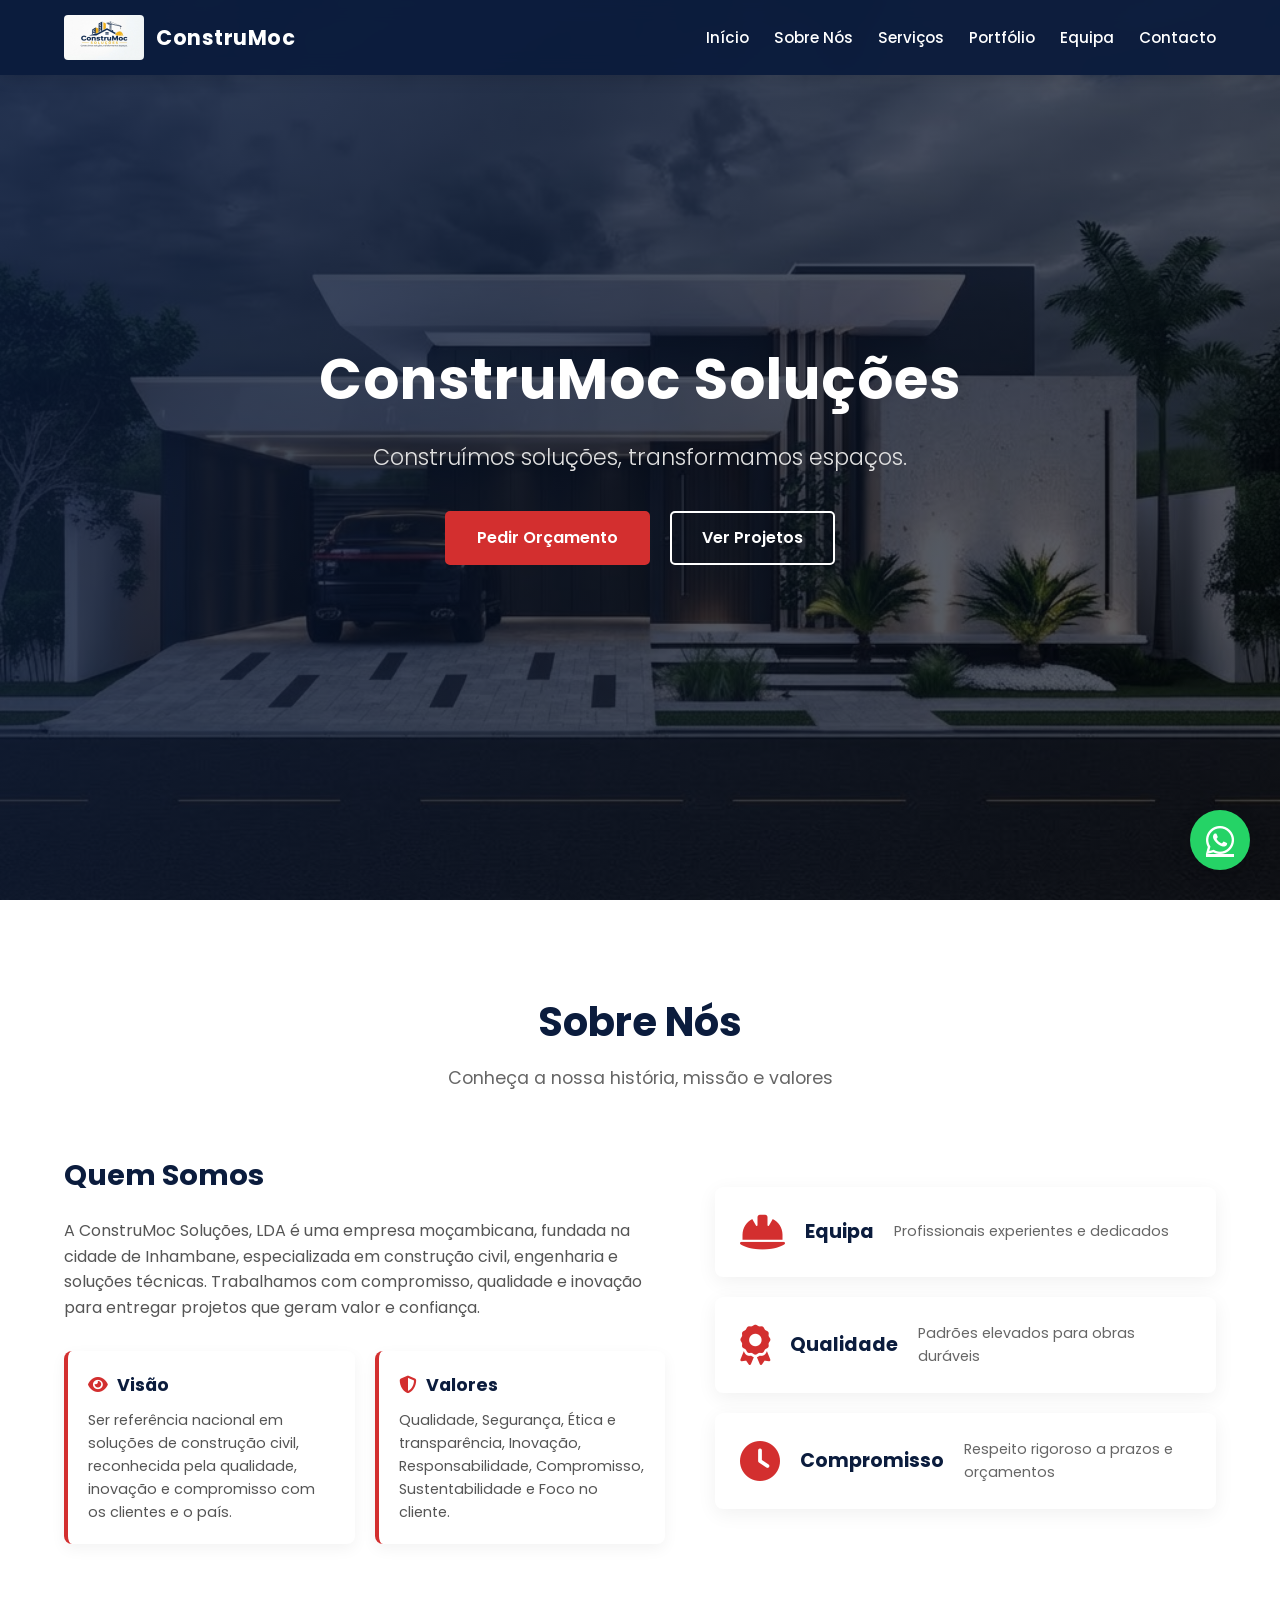
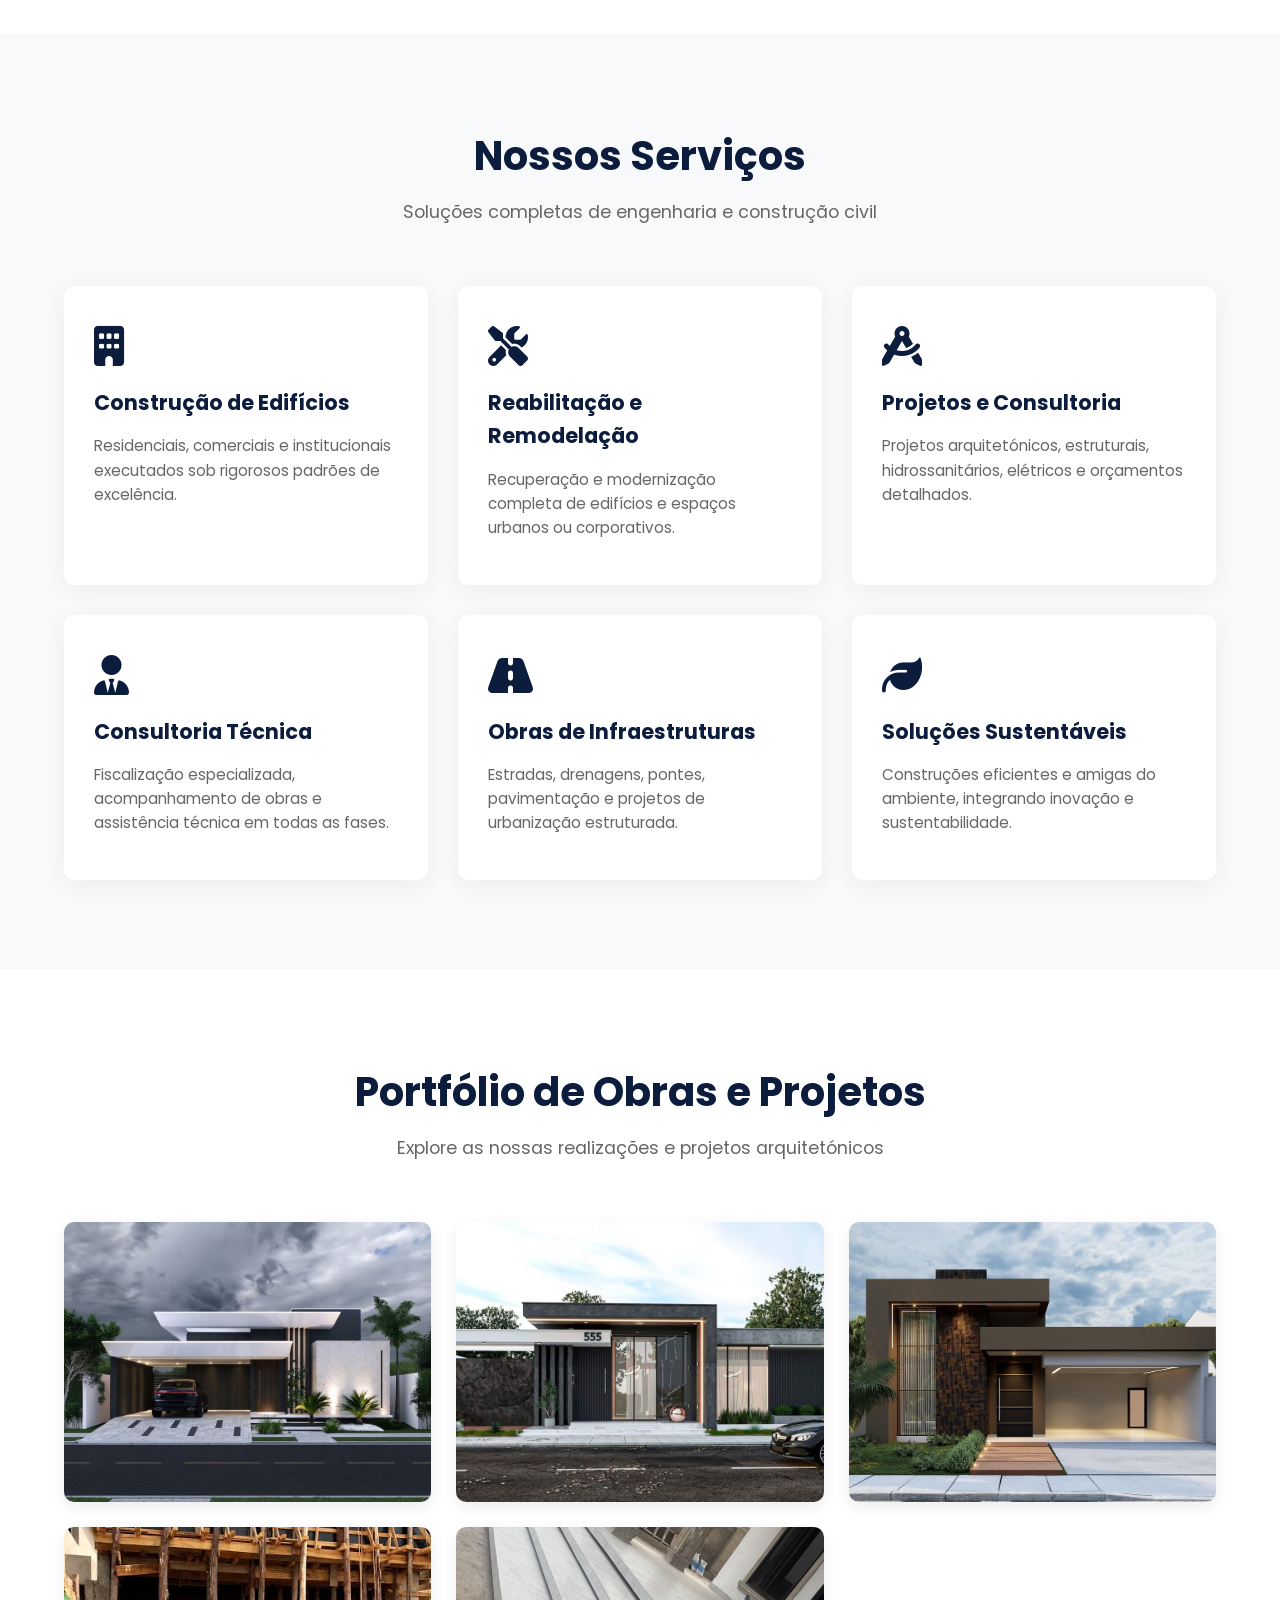
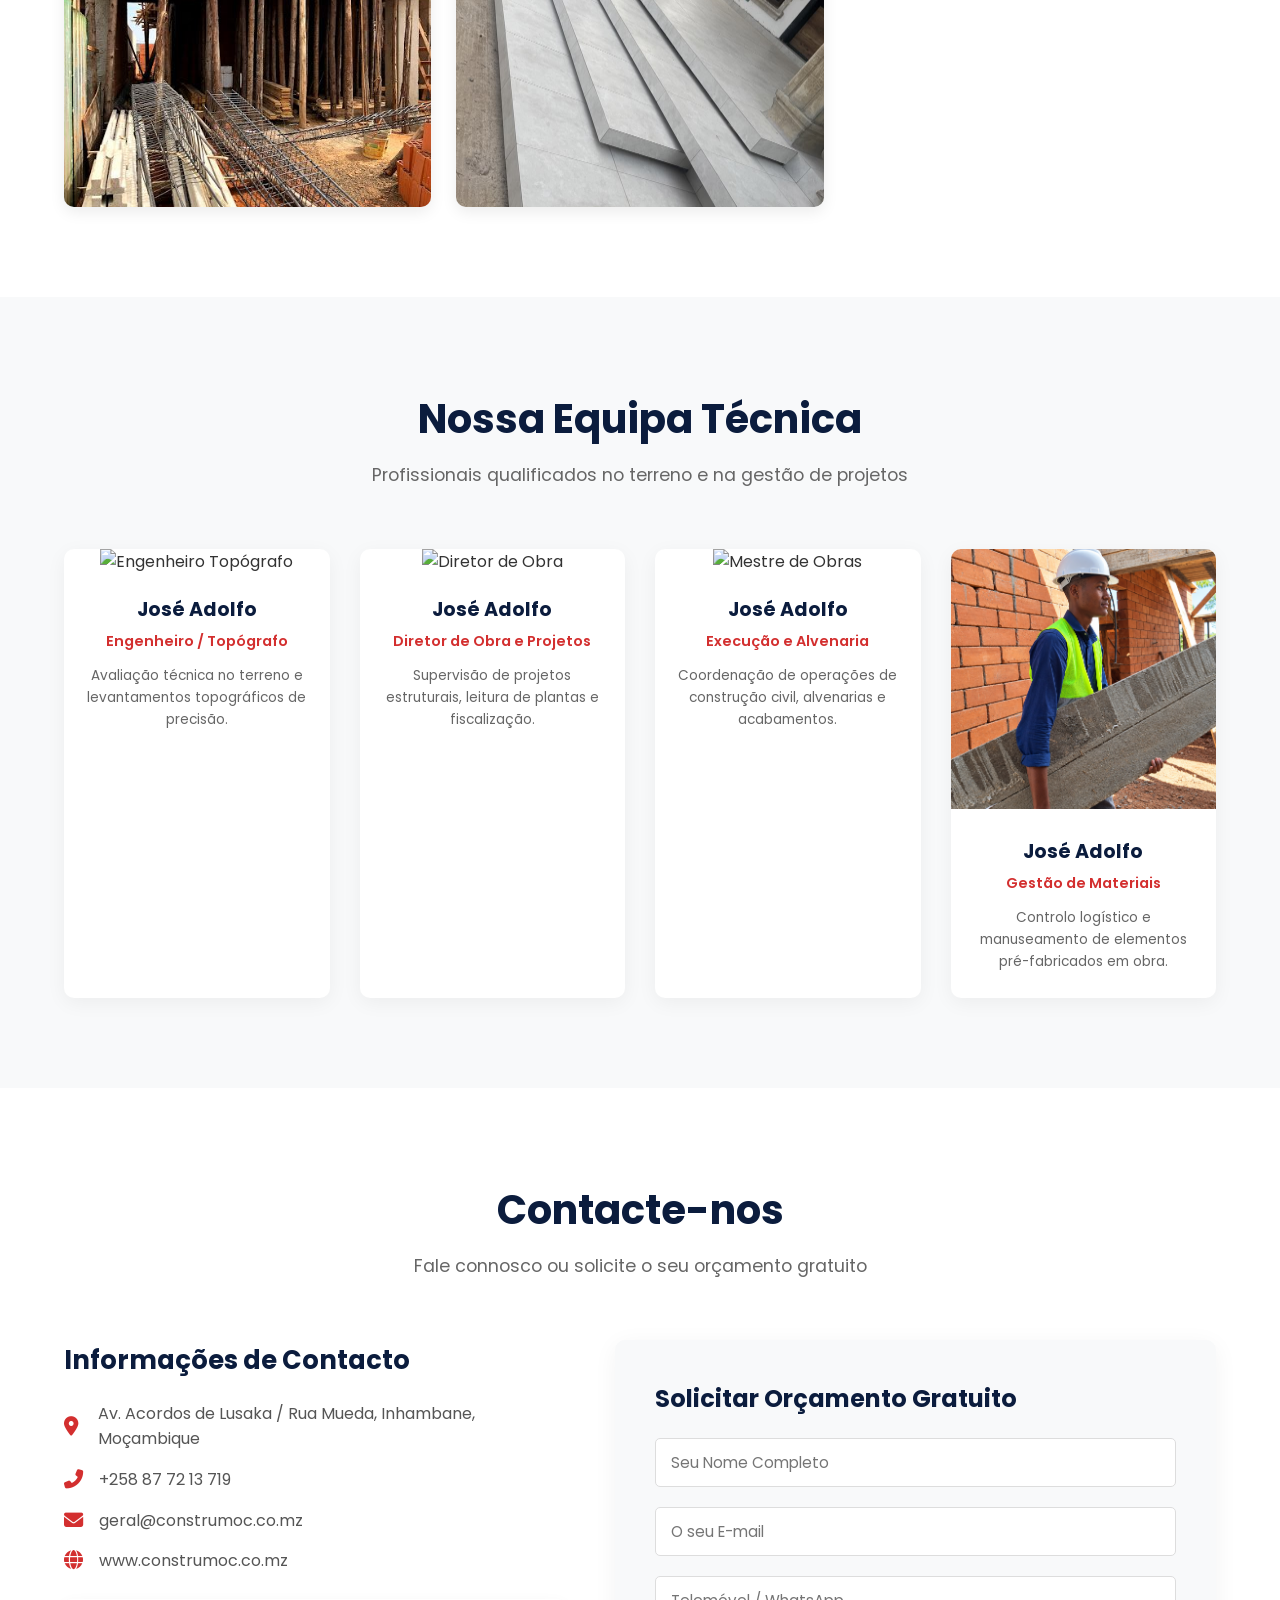
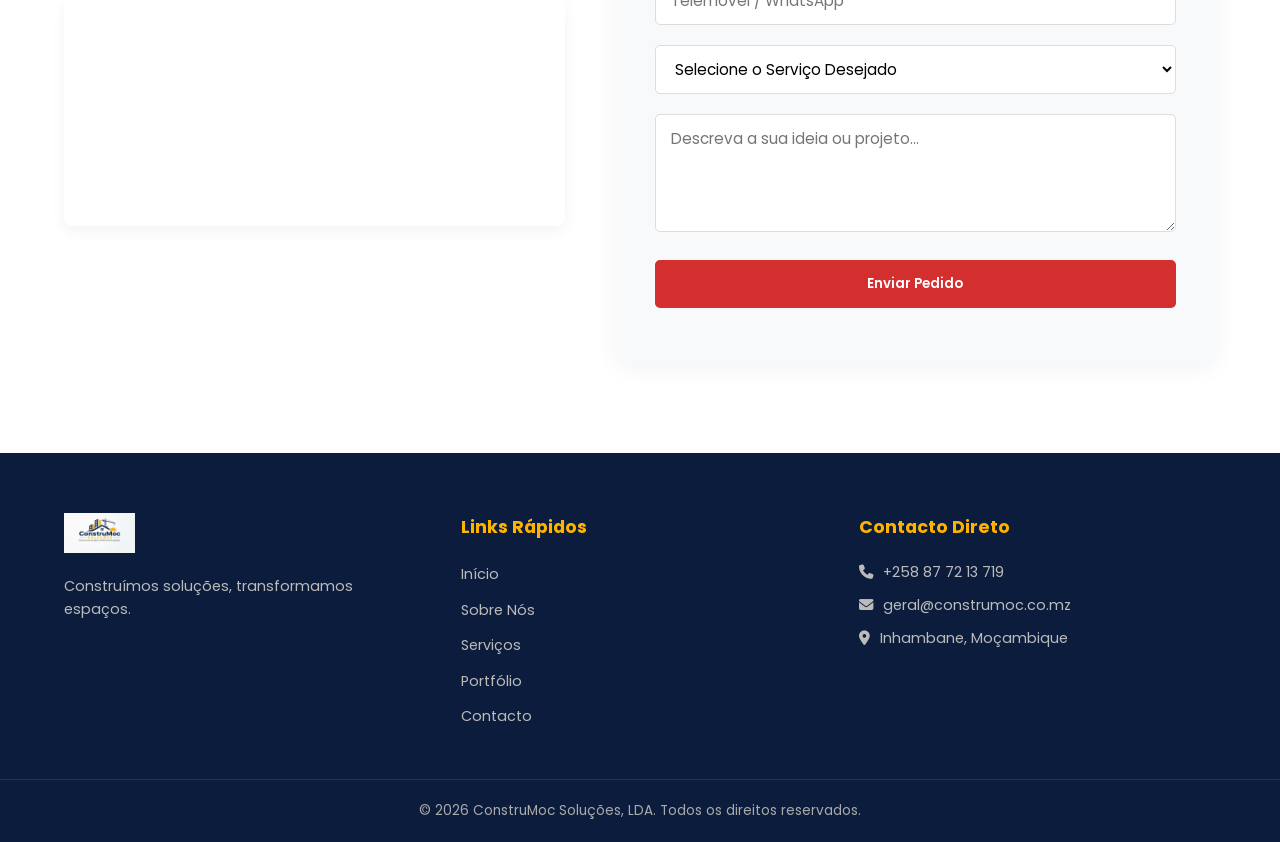
==== index.html @ 60807ae2 "Add files via upload" ====
<!DOCTYPE html>
<html lang="pt">
<head>
    <meta charset="UTF-8">
    <meta name="viewport" content="width=device-width, initial-scale=1.0">
    <title>ConstruMoc Soluções | Engenharia e Construção Civil</title>
    <!-- Google Fonts - Poppins -->
    <link href="https://fonts.googleapis.com/css2?family=Poppins:wght@300;400;500;600;700&display=swap" rel="stylesheet">
    <!-- Font Awesome Icons -->
    <link rel="stylesheet" href="https://cdnjs.cloudflare.com/ajax/libs/font-awesome/6.4.0/css/all.min.css">
    <!-- Folha de Estilos -->
    <link rel="stylesheet" href="style.css">
</head>
<body>

    <!-- Header / Menu Fixo -->
    <header id="header">
        <div class="container navbar">
            <a href="#" class="logo-container">
                <img src="logo.jpg" alt="Logotipo ConstruMoc Soluções">
                <span>ConstruMoc</span>
            </a>
            <nav>
                <ul class="nav-links" id="navLinks">
                    <li><a href="#home">Início</a></li>
                    <li><a href="#sobre">Sobre Nós</a></li>
                    <li><a href="#servicos">Serviços</a></li>
                    <li><a href="#portfolio">Portfólio</a></li>
                    <li><a href="#equipa">Equipa</a></li>
                    <li><a href="#contacto">Contacto</a></li>
                </ul>
            </nav>
            <div class="menu-toggle" id="menuToggle">
                <i class="fas fa-bars"></i>
            </div>
        </div>
    </header>

    <!-- Secção Hero -->
    <section id="home" class="hero" style="background-image: url('6a2827a0-0530-42a1-9478-71f82bd999b0ertyuilk.jpg');">
        <div class="hero-overlay"></div>
        <div class="container hero-content">
            <h1>ConstruMoc Soluções</h1>
            <p class="slogan">Construímos soluções, transformamos espaços.</p>
            <div class="hero-btns">
                <a href="#contacto" class="btn btn-primary">Pedir Orçamento</a>
                <a href="#portfolio" class="btn btn-outline">Ver Projetos</a>
            </div>
        </div>
    </section>

    <!-- Sobre Nós -->
    <section id="sobre" class="section">
        <div class="container">
            <div class="section-title">
                <h2>Sobre Nós</h2>
                <p>Conheça a nossa história, missão e valores</p>
            </div>
            <div class="sobre-grid">
                <div class="sobre-texto">
                    <h3>Quem Somos</h3>
                    <p>A ConstruMoc Soluções, LDA é uma empresa moçambicana, fundada na cidade de Inhambane, especializada em construção civil, engenharia e soluções técnicas. Trabalhamos com compromisso, qualidade e inovação para entregar projetos que geram valor e confiança.</p>
                    
                    <div class="missao-visao">
                        <div class="mv-box">
                            <h4><i class="fas fa-eye"></i> Visão</h4>
                            <p>Ser referência nacional em soluções de construção civil, reconhecida pela qualidade, inovação e compromisso com os clientes e o país.</p>
                        </div>
                        <div class="mv-box">
                            <h4><i class="fas fa-shield-alt"></i> Valores</h4>
                            <p>Qualidade, Segurança, Ética e transparência, Inovação, Responsabilidade, Compromisso, Sustentabilidade e Foco no cliente.</p>
                        </div>
                    </div>
                </div>
                <div class="sobre-stats">
                    <div class="stat-card">
                        <i class="fas fa-hard-hat"></i>
                        <h3>Equipa</h3>
                        <p>Profissionais experientes e dedicados</p>
                    </div>
                    <div class="stat-card">
                        <i class="fas fa-award"></i>
                        <h3>Qualidade</h3>
                        <p>Padrões elevados para obras duráveis</p>
                    </div>
                    <div class="stat-card">
                        <i class="fas fa-clock"></i>
                        <h3>Compromisso</h3>
                        <p>Respeito rigoroso a prazos e orçamentos</p>
                    </div>
                </div>
            </div>
        </div>
    </section>

    <!-- Serviços -->
    <section id="servicos" class="section bg-light">
        <div class="container">
            <div class="section-title">
                <h2>Nossos Serviços</h2>
                <p>Soluções completas de engenharia e construção civil</p>
            </div>
            <div class="services-grid">
                <div class="service-card">
                    <i class="fas fa-building"></i>
                    <h3>Construção de Edifícios</h3>
                    <p>Residenciais, comerciais e institucionais executados sob rigorosos padrões de excelência.</p>
                </div>
                <div class="service-card">
                    <i class="fas fa-tools"></i>
                    <h3>Reabilitação e Remodelação</h3>
                    <p>Recuperação e modernização completa de edifícios e espaços urbanos ou corporativos.</p>
                </div>
                <div class="service-card">
                    <i class="fas fa-drafting-compass"></i>
                    <h3>Projetos e Consultoria</h3>
                    <p>Projetos arquitetónicos, estruturais, hidrossanitários, elétricos e orçamentos detalhados.</p>
                </div>
                <div class="service-card">
                    <i class="fas fa-user-tie"></i>
                    <h3>Consultoria Técnica</h3>
                    <p>Fiscalização especializada, acompanhamento de obras e assistência técnica em todas as fases.</p>
                </div>
                <div class="service-card">
                    <i class="fas fa-road"></i>
                    <h3>Obras de Infraestruturas</h3>
                    <p>Estradas, drenagens, pontes, pavimentação e projetos de urbanização estruturada.</p>
                </div>
                <div class="service-card">
                    <i class="fas fa-leaf"></i>
                    <h3>Soluções Sustentáveis</h3>
                    <p>Construções eficientes e amigas do ambiente, integrando inovação e sustentabilidade.</p>
                </div>
            </div>
        </div>
    </section>

    <!-- Portfólio -->
    <section id="portfolio" class="section">
        <div class="container">
            <div class="section-title">
                <h2>Portfólio de Obras e Projetos</h2>
                <p>Explore as nossas realizações e projetos arquitetónicos</p>
            </div>
            <div class="portfolio-grid">
                <div class="portfolio-item" onclick="openLightbox('6a2827a0-0530-42a1-9478-71f82bd999b0ertyuilk.jpg', 'Projeto Residencial Moderno', 'Modelação e design exterior de habitação de alto padrão.')">
                    <img src="6a2827a0-0530-42a1-9478-71f82bd999b0ertyuilk.jpg" alt="Projeto Residencial">
                    <div class="portfolio-info">
                        <h3>Projeto Residencial Moderno</h3>
                        <p>Design exterior de alta qualidade</p>
                    </div>
                </div>
                <div class="portfolio-item" onclick="openLightbox('21f8f95c6c29d58d5dcc28aaf0ab7ebf.jpg', 'Moradia Executiva', 'Fachada e acabamentos contemporâneos.')">
                    <img src="21f8f95c6c29d58d5dcc28aaf0ab7ebf.jpg" alt="Moradia Executiva">
                    <div class="portfolio-info">
                        <h3>Moradia Executiva</h3>
                        <p>Arquitetura contemporânea</p>
                    </div>
                </div>
                <div class="portfolio-item" onclick="openLightbox('85de21ce68f307643006e40af0db04f9.jpg', 'Design Arquitetónico', 'Estudo volumétrico e iluminação integrada.')">
                    <img src="85de21ce68f307643006e40af0db04f9.jpg" alt="Design Arquitetónico">
                    <div class="portfolio-info">
                        <h3>Design Arquitetónico</h3>
                        <p>Volume e iluminação sofisticada</p>
                    </div>
                </div>
                <div class="portfolio-item" onclick="openLightbox('5b8134469d379d8c0f73c9bab7c85e79.jpg', 'Execução Estrutural', 'Estrutura em betão armado e cofragens em obra.')">
                    <img src="5b8134469d379d8c0f73c9bab7c85e79.jpg" alt="Execução Estrutural">
                    <div class="portfolio-info">
                        <h3>Execução Estrutural</h3>
                        <p>Betão armado em fase de construção</p>
                    </div>
                </div>
                <div class="portfolio-item" onclick="openLightbox('5de785f85b909078b229478b14ec2c0d.jpg', 'Acabamentos e Pavimentos', 'Aplicação de cerâmica de alta precisão.')">
                    <img src="5de785f85b909078b229478b14ec2c0d.jpg" alt="Acabamentos">
                    <div class="portfolio-info">
                        <h3>Acabamentos e Pavimentos</h3>
                        <p>Revestimento e alinhamento de patamares</p>
                    </div>
                </div>
            </div>
        </div>
    </section>

    <!-- Equipa -->
    <section id="equipa" class="section bg-light">
        <div class="container">
            <div class="section-title">
                <h2>Nossa Equipa Técnica</h2>
                <p>Profissionais qualificados no terreno e na gestão de projetos</p>
            </div>
            <div class="team-grid">
                <div class="team-card">
                    <img src="7d76df1e-0651-44f5-abba-98b1e84cb95ehbj.jpg" alt="Engenheiro Topógrafo">
                    <h3>José Adolfo</h3>
                    <p class="cargo">Engenheiro / Topógrafo</p>
                    <p class="team-desc">Avaliação técnica no terreno e levantamentos topográficos de precisão.</p>
                </div>
                <div class="team-card">
                    <img src="7d76df1e-0651-44f5-abba-98b1e84cb95ehjihih.jpg" alt="Diretor de Obra">
                    <h3>José Adolfo</h3>
                    <p class="cargo">Diretor de Obra e Projetos</p>
                    <p class="team-desc">Supervisão de projetos estruturais, leitura de plantas e fiscalização.</p>
                </div>
                <div class="team-card">
                    <img src="7d76df1e-0651-44f5-abba-98b1e84cb95ehjvhv.jpg" alt="Mestre de Obras">
                    <h3>José Adolfo</h3>
                    <p class="cargo">Execução e Alvenaria</p>
                    <p class="team-desc">Coordenação de operações de construção civil, alvenarias e acabamentos.</p>
                </div>
                <div class="team-card">
                    <img src="86d01c68-e3ad-445b-8876-012da0e93628.png" alt="Logística e Materiais">
                    <h3>José Adolfo</h3>
                    <p class="cargo">Gestão de Materiais</p>
                    <p class="team-desc">Controlo logístico e manuseamento de elementos pré-fabricados em obra.</p>
                </div>
            </div>
        </div>
    </section>

    <!-- Contacto -->
    <section id="contacto" class="section">
        <div class="container">
            <div class="section-title">
                <h2>Contacte-nos</h2>
                <p>Fale connosco ou solicite o seu orçamento gratuito</p>
            </div>
            <div class="contact-grid">
                <div class="contact-info">
                    <h3>Informações de Contacto</h3>
                    <p><i class="fas fa-map-marker-alt"></i> Av. Acordos de Lusaka / Rua Mueda, Inhambane, Moçambique</p>
                    <p><i class="fas fa-phone-alt"></i> +258 87 72 13 719</p>
                    <p><i class="fas fa-envelope"></i> geral@construmoc.co.mz</p>
                    <p><i class="fas fa-globe"></i> www.construmoc.co.mz</p>
                    
                    <div class="map-container">
                        <iframe src="https://maps.google.com/maps?q=-23.869748,35.382835&z=17&output=embed" width="100%" height="220" style="border:0;" allowfullscreen="" loading="lazy"></iframe>
                    </div>
                </div>
                <div class="contact-form-box">
                    <h3>Solicitar Orçamento Gratuito</h3>
                    <form id="orcamentoForm" onsubmit="enviarFormulario(event)">
                        <div class="form-group">
                            <input type="text" id="nome" placeholder="Seu Nome Completo" required>
                        </div>
                        <div class="form-group">
                            <input type="email" id="email" placeholder="O seu E-mail" required>
                        </div>
                        <div class="form-group">
                            <input type="tel" id="telefone" placeholder="Telemóvel / WhatsApp" required>
                        </div>
                        <div class="form-group">
                            <select id="servico" required>
                                <option value="" disabled selected>Selecione o Serviço Desejado</option>
                                <option value="Construção de Edifícios">Construção de Edifícios</option>
                                <option value="Reabilitação e Remodelação">Reabilitação e Remodelação</option>
                                <option value="Projetos e Consultoria">Projetos e Consultoria</option>
                                <option value="Consultoria Técnica e Fiscalização">Consultoria Técnica e Fiscalização</option>
                                <option value="Obras de Infraestruturas">Obras de Infraestruturas</option>
                                <option value="Soluções Sustentáveis">Soluções Sustentáveis</option>
                            </select>
                        </div>
                        <div class="form-group">
                            <textarea id="mensagem" rows="4" placeholder="Descreva a sua ideia ou projeto..." required></textarea>
                        </div>
                        <button type="submit" class="btn btn-primary btn-full">Enviar Pedido</button>
                        <div id="formAlert" class="form-alert"></div>
                    </form>
                </div>
            </div>
        </div>
    </section>

    <!-- Botão WhatsApp Flutuante -->
    <a href="https://wa.me/258877213719" target="_blank" class="whatsapp-float">
        <i class="fab fa-whatsapp"></i>
    </a>

    <!-- Lightbox Modal -->
    <div id="lightbox" class="lightbox" onclick="closeLightbox()">
        <span class="close-lightbox">&times;</span>
        <img id="lightbox-img" src="" alt="Ampliada">
        <div id="lightbox-caption">
            <h3 id="lightbox-title"></h3>
            <p id="lightbox-desc"></p>
        </div>
    </div>

    <!-- Rodapé -->
    <footer>
        <div class="container footer-content">
            <div class="footer-logo">
                <img src="logo.jpg" alt="ConstruMoc Logo">
                <p>Construímos soluções, transformamos espaços.</p>
            </div>
            <div class="footer-links">
                <h4>Links Rápidos</h4>
                <ul>
                    <li><a href="#home">Início</a></li>
                    <li><a href="#sobre">Sobre Nós</a></li>
                    <li><a href="#servicos">Serviços</a></li>
                    <li><a href="#portfolio">Portfólio</a></li>
                    <li><a href="#contacto">Contacto</a></li>
                </ul>
            </div>
            <div class="footer-contact">
                <h4>Contacto Direto</h4>
                <p><i class="fas fa-phone"></i> +258 87 72 13 719</p>
                <p><i class="fas fa-envelope"></i> geral@construmoc.co.mz</p>
                <p><i class="fas fa-map-marker-alt"></i> Inhambane, Moçambique</p>
            </div>
        </div>
        <div class="footer-bottom">
            <p>&copy; 2026 ConstruMoc Soluções, LDA. Todos os direitos reservados.</p>
        </div>
    </footer>

    <!-- Script JS -->
    <script src="script.js"></script>
</body>
</html>
---- style.css ----
/* Variáveis de Cores e Tipografia */
:root {
    --primary-blue: #0b1c3d;
    --accent-red: #d32f2f;
    --accent-gold: #ffb300;
    --bg-light: #f8f9fa;
    --text-dark: #333333;
    --text-light: #ffffff;
    --transition: all 0.3s ease;
}

* {
    margin: 0;
    padding: 0;
    box-sizing: border-box;
    font-family: 'Poppins', sans-serif;
    scroll-behavior: smooth;
}

body {
    color: var(--text-dark);
    background-color: #ffffff;
    line-height: 1.6;
}

.container {
    width: 90%;
    max-width: 1200px;
    margin: 0 auto;
}

/* Header & Navbar */
header {
    position: fixed;
    top: 0;
    left: 0;
    width: 100%;
    background: rgba(11, 28, 61, 0.95);
    backdrop-filter: blur(10px);
    z-index: 1000;
    box-shadow: 0 4px 15px rgba(0,0,0,0.1);
}

.navbar {
    display: flex;
    justify-content: space-between;
    align-items: center;
    padding: 15px 0;
}

.logo-container {
    display: flex;
    align-items: center;
    gap: 12px;
    text-decoration: none;
}

.logo-container img {
    height: 45px;
    width: auto;
    border-radius: 4px;
}

.logo-container span {
    color: var(--text-light);
    font-size: 1.3rem;
    font-weight: 700;
    letter-spacing: 0.5px;
}

.nav-links {
    list-style: none;
    display: flex;
    gap: 25px;
}

.nav-links a {
    text-decoration: none;
    color: var(--text-light);
    font-weight: 500;
    font-size: 0.95rem;
    transition: var(--transition);
}

.nav-links a:hover {
    color: var(--accent-gold);
}

.menu-toggle {
    display: none;
    color: var(--text-light);
    font-size: 1.5rem;
    cursor: pointer;
}

/* Hero Section */
.hero {
    height: 100vh;
    background-size: cover;
    background-position: center;
    position: relative;
    display: flex;
    align-items: center;
    text-align: center;
}

.hero-overlay {
    position: absolute;
    top: 0;
    left: 0;
    width: 100%;
    height: 100%;
    background: linear-gradient(135deg, rgba(11,28,61,0.85) 0%, rgba(0,0,0,0.6) 100%);
}

.hero-content {
    position: relative;
    z-index: 2;
    color: var(--text-light);
    width: 100%;
}

.hero-content h1 {
    font-size: 3.5rem;
    font-weight: 700;
    margin-bottom: 15px;
    letter-spacing: 1px;
}

.slogan {
    font-size: 1.4rem;
    font-weight: 300;
    margin-bottom: 35px;
    color: #e0e0e0;
}

.hero-btns {
    display: flex;
    justify-content: center;
    gap: 20px;
}

/* Botões */
.btn {
    display: inline-block;
    padding: 12px 30px;
    border-radius: 5px;
    font-weight: 600;
    text-decoration: none;
    transition: var(--transition);
    cursor: pointer;
}

.btn-primary {
    background-color: var(--accent-red);
    color: var(--text-light);
    border: 2px solid var(--accent-red);
}

.btn-primary:hover {
    background-color: #b71c1c;
    border-color: #b71c1c;
    transform: translateY(-2px);
}

.btn-outline {
    background-color: transparent;
    color: var(--text-light);
    border: 2px solid var(--text-light);
}

.btn-outline:hover {
    background-color: var(--text-light);
    color: var(--primary-blue);
    transform: translateY(-2px);
}

.btn-full {
    width: 100%;
}

/* Secções Gerais */
.section {
    padding: 90px 0;
}

.bg-light {
    background-color: var(--bg-light);
}

.section-title {
    text-align: center;
    margin-bottom: 60px;
}

.section-title h2 {
    font-size: 2.5rem;
    color: var(--primary-blue);
    font-weight: 700;
    margin-bottom: 10px;
}

.section-title p {
    color: #666;
    font-size: 1.1rem;
}

/* Sobre Nós */
.sobre-grid {
    display: grid;
    grid-template-columns: 1.2fr 1fr;
    gap: 50px;
    align-items: center;
}

.sobre-texto h3 {
    font-size: 1.8rem;
    color: var(--primary-blue);
    margin-bottom: 20px;
}

.sobre-texto p {
    color: #555;
    margin-bottom: 20px;
}

.missao-visao {
    display: grid;
    grid-template-columns: 1fr 1fr;
    gap: 20px;
    margin-top: 30px;
}

.mv-box {
    background: #fff;
    padding: 20px;
    border-radius: 8px;
    box-shadow: 0 5px 15px rgba(0,0,0,0.05);
    border-left: 4px solid var(--accent-red);
}

.mv-box h4 {
    color: var(--primary-blue);
    font-size: 1.1rem;
    margin-bottom: 10px;
}

.mv-box h4 i {
    color: var(--accent-red);
    margin-right: 5px;
}

.mv-box p {
    font-size: 0.9rem;
    margin-bottom: 0;
}

.sobre-stats {
    display: flex;
    flex-direction: column;
    gap: 20px;
}

.stat-card {
    background: #fff;
    padding: 25px;
    border-radius: 8px;
    box-shadow: 0 5px 20px rgba(0,0,0,0.06);
    display: flex;
    align-items: center;
    gap: 20px;
    transition: var(--transition);
}

.stat-card:hover {
    transform: translateY(-5px);
}

.stat-card i {
    font-size: 2.5rem;
    color: var(--accent-red);
}

.stat-card h3 {
    font-size: 1.2rem;
    color: var(--primary-blue);
}

.stat-card p {
    color: #666;
    font-size: 0.9rem;
    margin: 0;
}

/* Serviços */
.services-grid {
    display: grid;
    grid-template-columns: repeat(auto-fit, minmax(350px, 1fr));
    gap: 30px;
}

.service-card {
    background: #fff;
    padding: 40px 30px;
    border-radius: 10px;
    box-shadow: 0 5px 25px rgba(0,0,0,0.05);
    transition: var(--transition);
    border-bottom: 4px solid transparent;
}

.service-card:hover {
    transform: translateY(-8px);
    border-bottom-color: var(--accent-red);
    box-shadow: 0 15px 35px rgba(0,0,0,0.1);
}

.service-card i {
    font-size: 2.5rem;
    color: var(--primary-blue);
    margin-bottom: 20px;
}

.service-card h3 {
    font-size: 1.3rem;
    color: var(--primary-blue);
    margin-bottom: 15px;
}

.service-card p {
    color: #666;
    font-size: 0.95rem;
}

/* Portfólio */
.portfolio-grid {
    display: grid;
    grid-template-columns: repeat(auto-fit, minmax(320px, 1fr));
    gap: 25px;
}

.portfolio-item {
    position: relative;
    border-radius: 10px;
    overflow: hidden;
    height: 280px;
    cursor: pointer;
    box-shadow: 0 5px 15px rgba(0,0,0,0.08);
}

.portfolio-item img {
    width: 100%;
    height: 100%;
    object-fit: cover;
    transition: var(--transition);
}

.portfolio-info {
    position: absolute;
    bottom: 0;
    left: 0;
    width: 100%;
    padding: 20px;
    background: linear-gradient(to top, rgba(11,28,61,0.9), transparent);
    color: var(--text-light);
    transform: translateY(100%);
    transition: var(--transition);
}

.portfolio-item:hover img {
    transform: scale(1.08);
}

.portfolio-item:hover .portfolio-info {
    transform: translateY(0);
}

.portfolio-info h3 {
    font-size: 1.1rem;
    margin-bottom: 5px;
}

.portfolio-info p {
    font-size: 0.85rem;
    color: #ddd;
}

/* Equipa */
.team-grid {
    display: grid;
    grid-template-columns: repeat(auto-fit, minmax(260px, 1fr));
    gap: 30px;
}

.team-card {
    background: #fff;
    border-radius: 10px;
    overflow: hidden;
    text-align: center;
    box-shadow: 0 5px 20px rgba(0,0,0,0.05);
    padding-bottom: 25px;
    transition: var(--transition);
}

.team-card:hover {
    transform: translateY(-5px);
}

.team-card img {
    width: 100%;
    height: 260px;
    object-fit: cover;
    margin-bottom: 20px;
}

.team-card h3 {
    font-size: 1.2rem;
    color: var(--primary-blue);
    margin-bottom: 5px;
}

.team-card .cargo {
    color: var(--accent-red);
    font-size: 0.9rem;
    font-weight: 600;
    margin-bottom: 12px;
}

.team-card .team-desc {
    color: #666;
    font-size: 0.85rem;
    padding: 0 15px;
}

/* Contacto */
.contact-grid {
    display: grid;
    grid-template-columns: 1fr 1.2fr;
    gap: 50px;
}

.contact-info h3 {
    font-size: 1.6rem;
    color: var(--primary-blue);
    margin-bottom: 20px;
}

.contact-info p {
    display: flex;
    align-items: center;
    gap: 15px;
    margin-bottom: 15px;
    color: #555;
    font-size: 1rem;
}

.contact-info i {
    color: var(--accent-red);
    font-size: 1.2rem;
    width: 20px;
}

.map-container {
    margin-top: 25px;
    border-radius: 8px;
    overflow: hidden;
    box-shadow: 0 5px 15px rgba(0,0,0,0.05);
}

.contact-form-box {
    background: var(--bg-light);
    padding: 40px;
    border-radius: 10px;
    box-shadow: 0 5px 25px rgba(0,0,0,0.05);
}

.contact-form-box h3 {
    font-size: 1.5rem;
    color: var(--primary-blue);
    margin-bottom: 20px;
}

.form-group {
    margin-bottom: 20px;
}

.form-group input,
.form-group select,
.form-group textarea {
    width: 100%;
    padding: 12px 15px;
    border: 1px solid #ddd;
    border-radius: 5px;
    font-size: 0.95rem;
    outline: none;
    transition: var(--transition);
    background: #fff;
}

.form-group input:focus,
.form-group select:focus,
.form-group textarea:focus {
    border-color: var(--primary-blue);
    box-shadow: 0 0 5px rgba(11,28,61,0.2);
}

.form-alert {
    margin-top: 15px;
    font-size: 0.9rem;
    font-weight: 500;
    text-align: center;
}

/* WhatsApp Flutuante */
.whatsapp-float {
    position: fixed;
    bottom: 30px;
    right: 30px;
    background-color: #25d366;
    color: #fff;
    width: 60px;
    height: 60px;
    border-radius: 50%;
    display: flex;
    justify-content: center;
    align-items: center;
    font-size: 2rem;
    box-shadow: 0 5px 20px rgba(0,0,0,0.2);
    z-index: 999;
    transition: var(--transition);
}

.whatsapp-float:hover {
    transform: scale(1.1);
    background-color: #20ba5a;
}

/* Lightbox Modal */
.lightbox {
    display: none;
    position: fixed;
    z-index: 2000;
    top: 0;
    left: 0;
    width: 100%;
    height: 100%;
    background: rgba(0,0,0,0.9);
    justify-content: center;
    align-items: center;
    flex-direction: column;
}

.lightbox img {
    max-width: 80%;
    max-height: 70vh;
    border-radius: 5px;
    box-shadow: 0 5px 25px rgba(0,0,0,0.5);
}

#lightbox-caption {
    color: #fff;
    text-align: center;
    margin-top: 15px;
}

#lightbox-caption h3 {
    font-size: 1.3rem;
    margin-bottom: 5px;
    color: var(--accent-gold);
}

#lightbox-caption p {
    font-size: 0.95rem;
    color: #ccc;
}

.close-lightbox {
    position: absolute;
    top: 25px;
    right: 35px;
    color: #fff;
    font-size: 3rem;
    cursor: pointer;
    transition: var(--transition);
}

.close-lightbox:hover {
    color: var(--accent-red);
}

/* Rodapé */
footer {
    background-color: var(--primary-blue);
    color: var(--text-light);
    padding: 60px 0 20px 0;
}

.footer-content {
    display: grid;
    grid-template-columns: repeat(auto-fit, minmax(250px, 1fr));
    gap: 40px;
    margin-bottom: 40px;
}

.footer-logo img {
    height: 40px;
    margin-bottom: 15px;
}

.footer-logo p {
    color: #bbb;
    font-size: 0.9rem;
}

.footer-links h4,
.footer-contact h4 {
    font-size: 1.1rem;
    margin-bottom: 20px;
    color: var(--accent-gold);
}

.footer-links ul {
    list-style: none;
}

.footer-links li {
    margin-bottom: 10px;
}

.footer-links a {
    color: #bbb;
    text-decoration: none;
    transition: var(--transition);
    font-size: 0.9rem;
}

.footer-links a:hover {
    color: var(--text-light);
    padding-left: 5px;
}

.footer-contact p {
    color: #bbb;
    font-size: 0.9rem;
    margin-bottom: 10px;
    display: flex;
    align-items: center;
    gap: 10px;
}

.footer-bottom {
    text-align: center;
    border-top: 1px solid rgba(255,255,255,0.1);
    padding-top: 20px;
    color: #aaa;
    font-size: 0.85rem;
}

/* Responsividade */
@media (max-width: 992px) {
    .sobre-grid,
    .contact-grid {
        grid-template-columns: 1fr;
    }
    .hero-content h1 {
        font-size: 2.8rem;
    }
}

@media (max-width: 768px) {
    .menu-toggle {
        display: block;
    }
    .nav-links {
        position: absolute;
        top: 100%;
        left: 0;
        width: 100%;
        background: var(--primary-blue);
        flex-direction: column;
        align-items: center;
        max-height: 0;
        overflow: hidden;
        transition: max-height 0.3s ease;
        box-shadow: 0 10px 15px rgba(0,0,0,0.1);
    }
    .nav-links.active {
        max-height: 300px;
        padding: 20px 0;
    }
    .hero-content h1 {
        font-size: 2.2rem;
    }
    .slogan {
        font-size: 1.1rem;
    }
    .missao-visao {
        grid-template-columns: 1fr;
    }
}
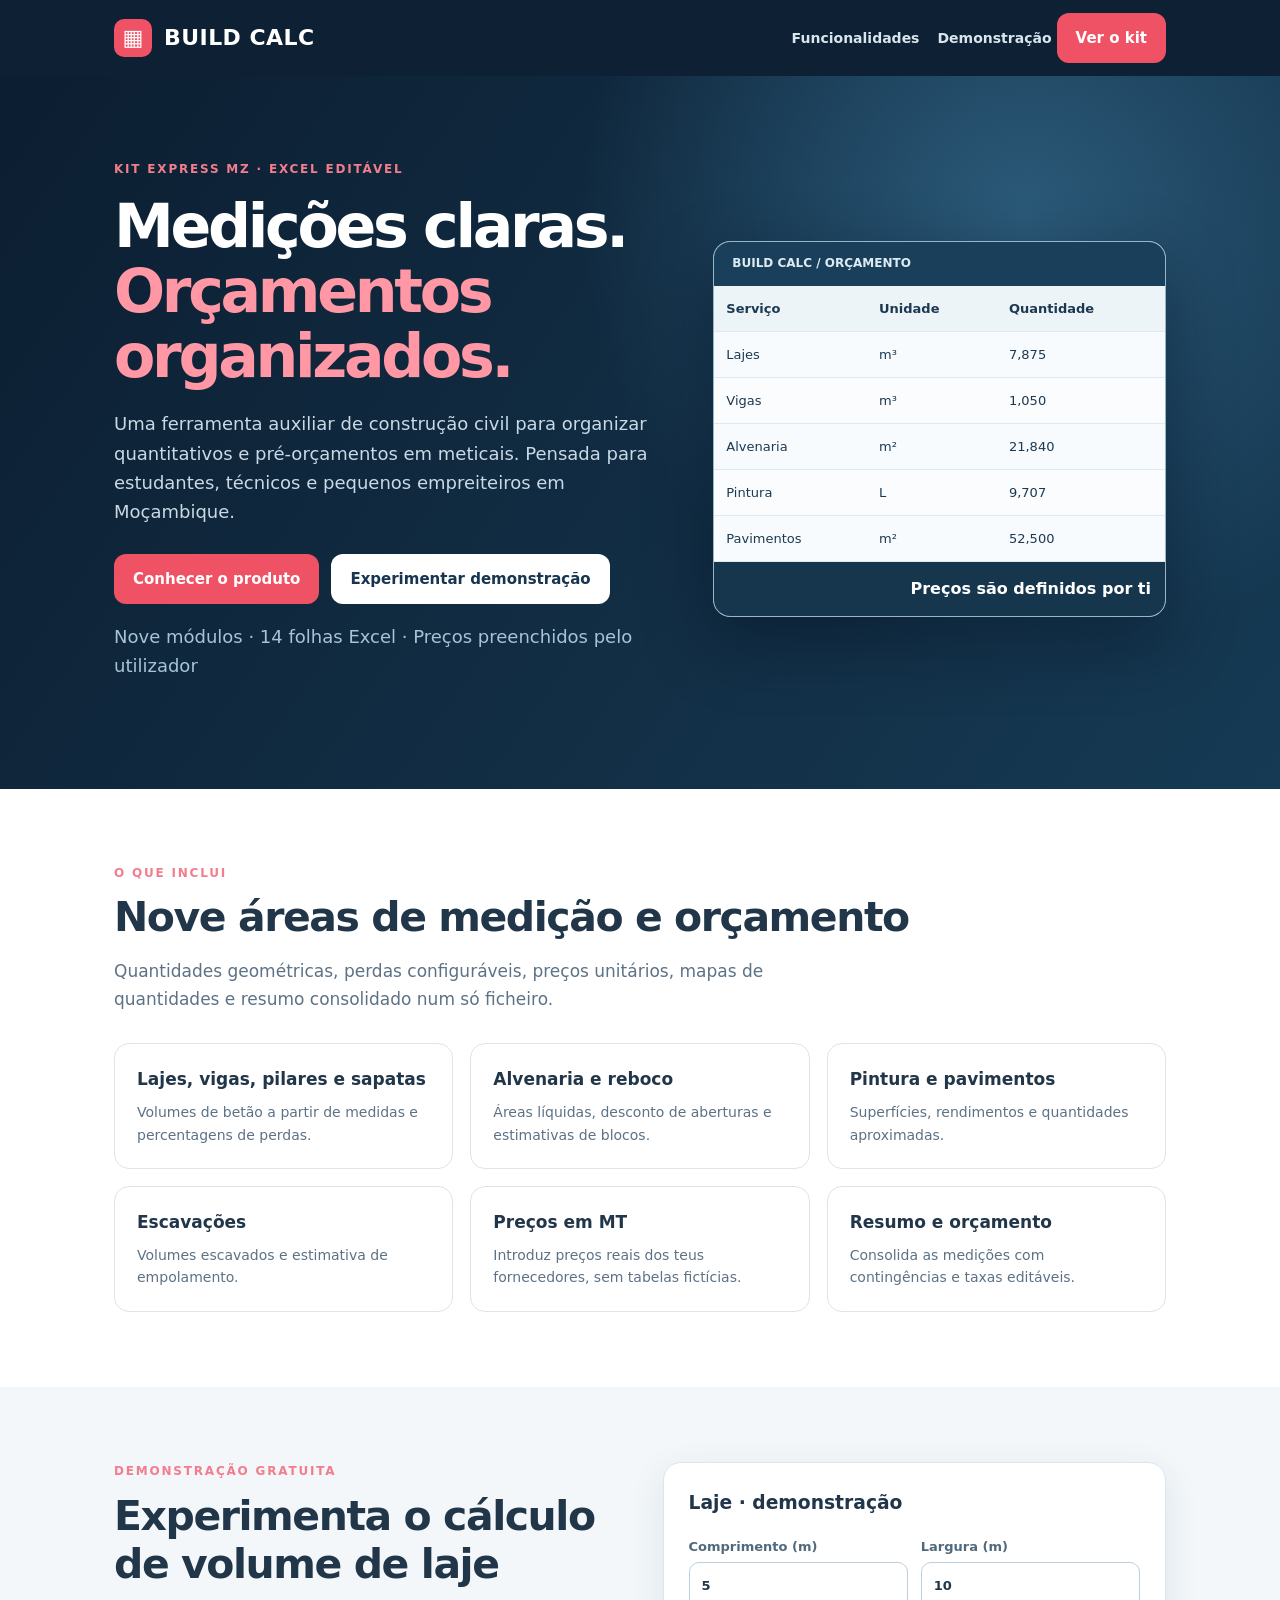
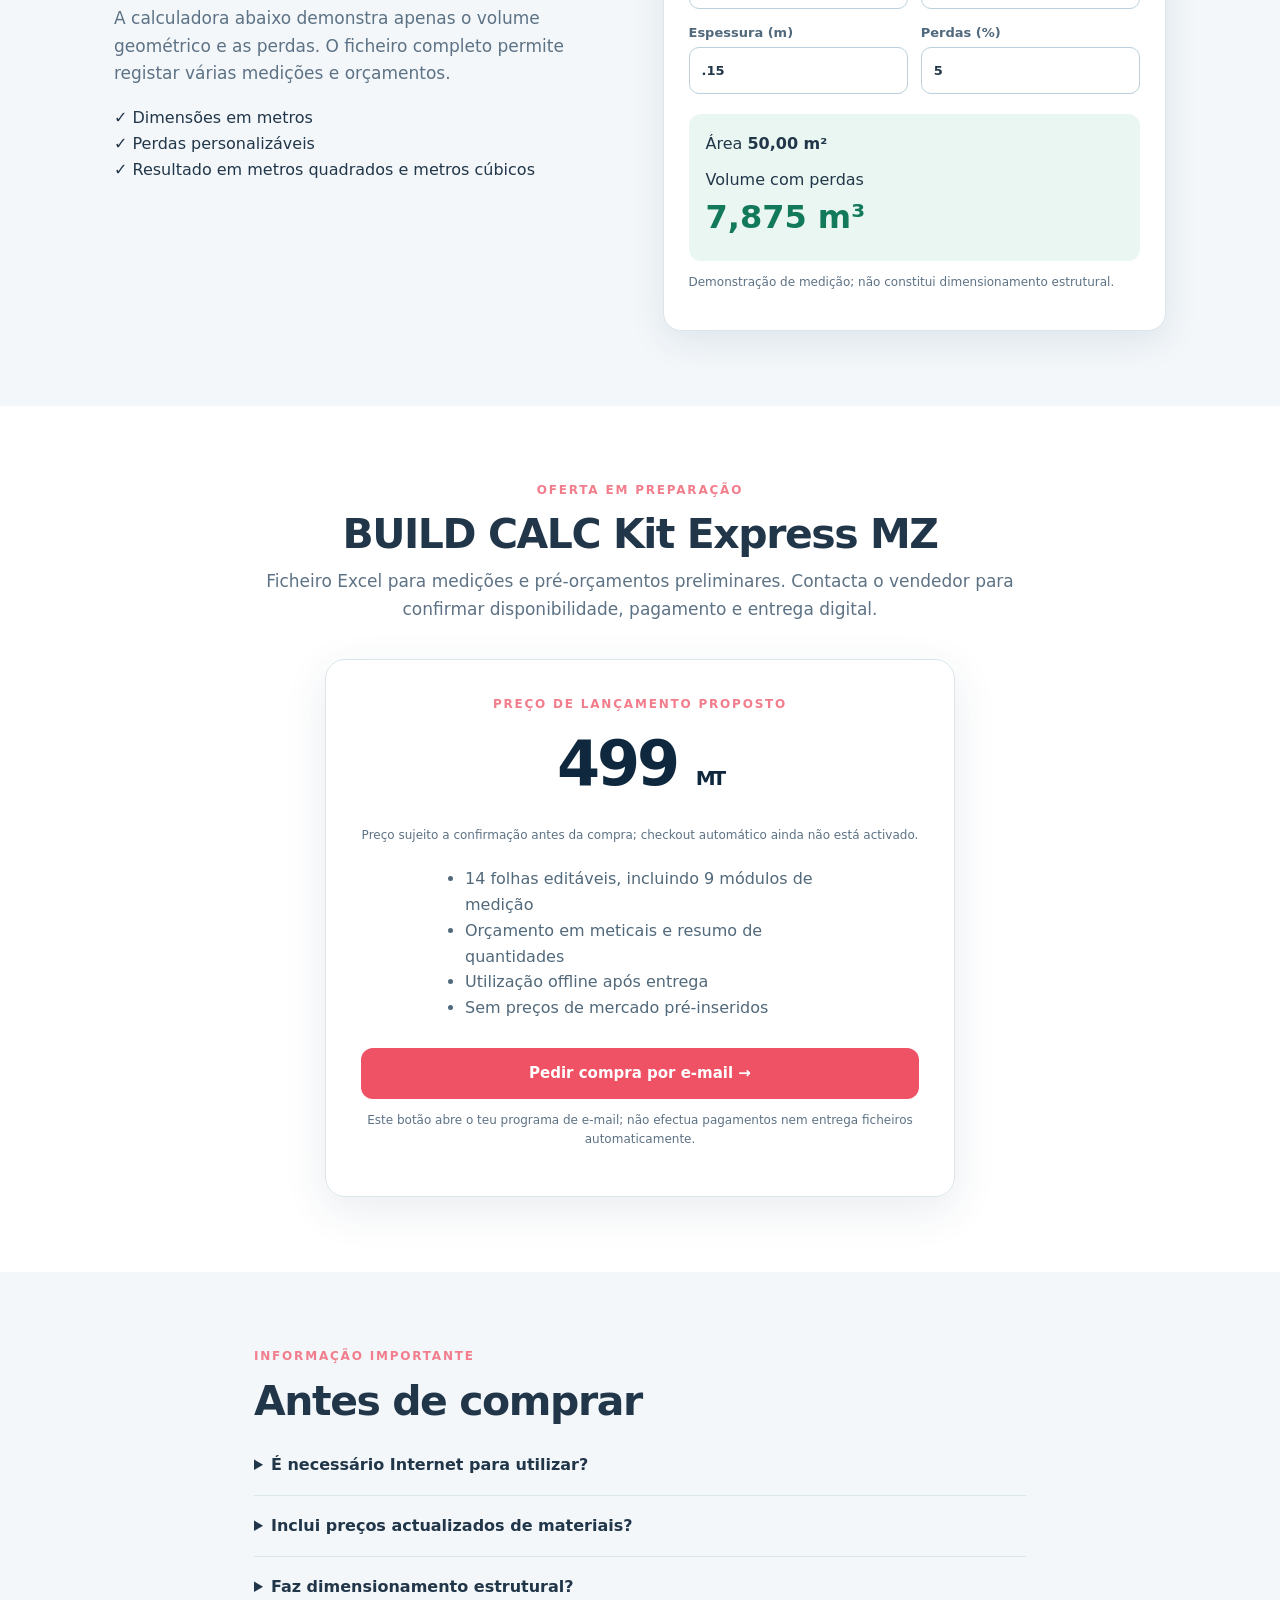
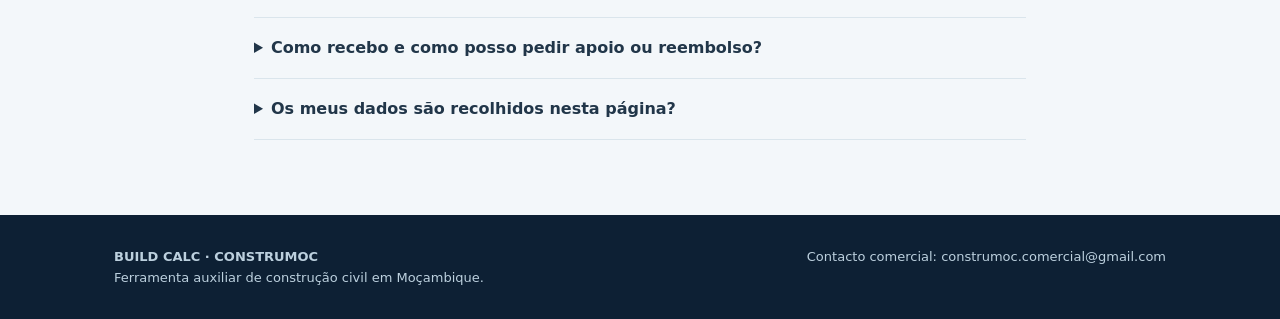
==== commit 579a2ac4: "Criar página comercial isolada AUTONOMIA / Build Calc" ====
--- a/index.html
+++ b/index.html
@@ -1,321 +1,38 @@
-<!DOCTYPE html>
-<html lang="pt">
-<head>
-    <meta charset="UTF-8">
-    <meta name="viewport" content="width=device-width, initial-scale=1.0">
-    <title>ConstruMoc Soluções | Engenharia e Construção Civil</title>
-    <!-- Google Fonts - Poppins -->
-    <link href="https://fonts.googleapis.com/css2?family=Poppins:wght@300;400;500;600;700&display=swap" rel="stylesheet">
-    <!-- Font Awesome Icons -->
-    <link rel="stylesheet" href="https://cdnjs.cloudflare.com/ajax/libs/font-awesome/6.4.0/css/all.min.css">
-    <!-- Folha de Estilos -->
-    <link rel="stylesheet" href="style.css">
-</head>
-<body>
-
-    <!-- Header / Menu Fixo -->
-    <header id="header">
-        <div class="container navbar">
-            <a href="#" class="logo-container">
-                <img src="logo.jpg" alt="Logotipo ConstruMoc Soluções">
-                <span>ConstruMoc</span>
-            </a>
-            <nav>
-                <ul class="nav-links" id="navLinks">
-                    <li><a href="#home">Início</a></li>
-                    <li><a href="#sobre">Sobre Nós</a></li>
-                    <li><a href="#servicos">Serviços</a></li>
-                    <li><a href="#portfolio">Portfólio</a></li>
-                    <li><a href="#equipa">Equipa</a></li>
-                    <li><a href="#contacto">Contacto</a></li>
-                </ul>
-            </nav>
-            <div class="menu-toggle" id="menuToggle">
-                <i class="fas fa-bars"></i>
-            </div>
-        </div>
-    </header>
-
-    <!-- Secção Hero -->
-    <section id="home" class="hero" style="background-image: url('6a2827a0-0530-42a1-9478-71f82bd999b0ertyuilk.jpg');">
-        <div class="hero-overlay"></div>
-        <div class="container hero-content">
-            <h1>ConstruMoc Soluções</h1>
-            <p class="slogan">Construímos soluções, transformamos espaços.</p>
-            <div class="hero-btns">
-                <a href="#contacto" class="btn btn-primary">Pedir Orçamento</a>
-                <a href="#portfolio" class="btn btn-outline">Ver Projetos</a>
-            </div>
-        </div>
-    </section>
-
-    <!-- Sobre Nós -->
-    <section id="sobre" class="section">
-        <div class="container">
-            <div class="section-title">
-                <h2>Sobre Nós</h2>
-                <p>Conheça a nossa história, missão e valores</p>
-            </div>
-            <div class="sobre-grid">
-                <div class="sobre-texto">
-                    <h3>Quem Somos</h3>
-                    <p>A ConstruMoc Soluções, LDA é uma empresa moçambicana, fundada na cidade de Inhambane, especializada em construção civil, engenharia e soluções técnicas. Trabalhamos com compromisso, qualidade e inovação para entregar projetos que geram valor e confiança.</p>
-                    
-                    <div class="missao-visao">
-                        <div class="mv-box">
-                            <h4><i class="fas fa-eye"></i> Visão</h4>
-                            <p>Ser referência nacional em soluções de construção civil, reconhecida pela qualidade, inovação e compromisso com os clientes e o país.</p>
-                        </div>
-                        <div class="mv-box">
-                            <h4><i class="fas fa-shield-alt"></i> Valores</h4>
-                            <p>Qualidade, Segurança, Ética e transparência, Inovação, Responsabilidade, Compromisso, Sustentabilidade e Foco no cliente.</p>
-                        </div>
-                    </div>
-                </div>
-                <div class="sobre-stats">
-                    <div class="stat-card">
-                        <i class="fas fa-hard-hat"></i>
-                        <h3>Equipa</h3>
-                        <p>Profissionais experientes e dedicados</p>
-                    </div>
-                    <div class="stat-card">
-                        <i class="fas fa-award"></i>
-                        <h3>Qualidade</h3>
-                        <p>Padrões elevados para obras duráveis</p>
-                    </div>
-                    <div class="stat-card">
-                        <i class="fas fa-clock"></i>
-                        <h3>Compromisso</h3>
-                        <p>Respeito rigoroso a prazos e orçamentos</p>
-                    </div>
-                </div>
-            </div>
-        </div>
-    </section>
-
-    <!-- Serviços -->
-    <section id="servicos" class="section bg-light">
-        <div class="container">
-            <div class="section-title">
-                <h2>Nossos Serviços</h2>
-                <p>Soluções completas de engenharia e construção civil</p>
-            </div>
-            <div class="services-grid">
-                <div class="service-card">
-                    <i class="fas fa-building"></i>
-                    <h3>Construção de Edifícios</h3>
-                    <p>Residenciais, comerciais e institucionais executados sob rigorosos padrões de excelência.</p>
-                </div>
-                <div class="service-card">
-                    <i class="fas fa-tools"></i>
-                    <h3>Reabilitação e Remodelação</h3>
-                    <p>Recuperação e modernização completa de edifícios e espaços urbanos ou corporativos.</p>
-                </div>
-                <div class="service-card">
-                    <i class="fas fa-drafting-compass"></i>
-                    <h3>Projetos e Consultoria</h3>
-                    <p>Projetos arquitetónicos, estruturais, hidrossanitários, elétricos e orçamentos detalhados.</p>
-                </div>
-                <div class="service-card">
-                    <i class="fas fa-user-tie"></i>
-                    <h3>Consultoria Técnica</h3>
-                    <p>Fiscalização especializada, acompanhamento de obras e assistência técnica em todas as fases.</p>
-                </div>
-                <div class="service-card">
-                    <i class="fas fa-road"></i>
-                    <h3>Obras de Infraestruturas</h3>
-                    <p>Estradas, drenagens, pontes, pavimentação e projetos de urbanização estruturada.</p>
-                </div>
-                <div class="service-card">
-                    <i class="fas fa-leaf"></i>
-                    <h3>Soluções Sustentáveis</h3>
-                    <p>Construções eficientes e amigas do ambiente, integrando inovação e sustentabilidade.</p>
-                </div>
-            </div>
-        </div>
-    </section>
-
-    <!-- Portfólio -->
-    <section id="portfolio" class="section">
-        <div class="container">
-            <div class="section-title">
-                <h2>Portfólio de Obras e Projetos</h2>
-                <p>Explore as nossas realizações e projetos arquitetónicos</p>
-            </div>
-            <div class="portfolio-grid">
-                <div class="portfolio-item" onclick="openLightbox('6a2827a0-0530-42a1-9478-71f82bd999b0ertyuilk.jpg', 'Projeto Residencial Moderno', 'Modelação e design exterior de habitação de alto padrão.')">
-                    <img src="6a2827a0-0530-42a1-9478-71f82bd999b0ertyuilk.jpg" alt="Projeto Residencial">
-                    <div class="portfolio-info">
-                        <h3>Projeto Residencial Moderno</h3>
-                        <p>Design exterior de alta qualidade</p>
-                    </div>
-                </div>
-                <div class="portfolio-item" onclick="openLightbox('21f8f95c6c29d58d5dcc28aaf0ab7ebf.jpg', 'Moradia Executiva', 'Fachada e acabamentos contemporâneos.')">
-                    <img src="21f8f95c6c29d58d5dcc28aaf0ab7ebf.jpg" alt="Moradia Executiva">
-                    <div class="portfolio-info">
-                        <h3>Moradia Executiva</h3>
-                        <p>Arquitetura contemporânea</p>
-                    </div>
-                </div>
-                <div class="portfolio-item" onclick="openLightbox('85de21ce68f307643006e40af0db04f9.jpg', 'Design Arquitetónico', 'Estudo volumétrico e iluminação integrada.')">
-                    <img src="85de21ce68f307643006e40af0db04f9.jpg" alt="Design Arquitetónico">
-                    <div class="portfolio-info">
-                        <h3>Design Arquitetónico</h3>
-                        <p>Volume e iluminação sofisticada</p>
-                    </div>
-                </div>
-                <div class="portfolio-item" onclick="openLightbox('5b8134469d379d8c0f73c9bab7c85e79.jpg', 'Execução Estrutural', 'Estrutura em betão armado e cofragens em obra.')">
-                    <img src="5b8134469d379d8c0f73c9bab7c85e79.jpg" alt="Execução Estrutural">
-                    <div class="portfolio-info">
-                        <h3>Execução Estrutural</h3>
-                        <p>Betão armado em fase de construção</p>
-                    </div>
-                </div>
-                <div class="portfolio-item" onclick="openLightbox('5de785f85b909078b229478b14ec2c0d.jpg', 'Acabamentos e Pavimentos', 'Aplicação de cerâmica de alta precisão.')">
-                    <img src="5de785f85b909078b229478b14ec2c0d.jpg" alt="Acabamentos">
-                    <div class="portfolio-info">
-                        <h3>Acabamentos e Pavimentos</h3>
-                        <p>Revestimento e alinhamento de patamares</p>
-                    </div>
-                </div>
-            </div>
-        </div>
-    </section>
-
-    <!-- Equipa -->
-    <section id="equipa" class="section bg-light">
-        <div class="container">
-            <div class="section-title">
-                <h2>Nossa Equipa Técnica</h2>
-                <p>Profissionais qualificados no terreno e na gestão de projetos</p>
-            </div>
-            <div class="team-grid">
-                <div class="team-card">
-                    <img src="7d76df1e-0651-44f5-abba-98b1e84cb95ehbj.jpg" alt="Engenheiro Topógrafo">
-                    <h3>José Adolfo</h3>
-                    <p class="cargo">Engenheiro / Topógrafo</p>
-                    <p class="team-desc">Avaliação técnica no terreno e levantamentos topográficos de precisão.</p>
-                </div>
-                <div class="team-card">
-                    <img src="7d76df1e-0651-44f5-abba-98b1e84cb95ehjihih.jpg" alt="Diretor de Obra">
-                    <h3>José Adolfo</h3>
-                    <p class="cargo">Diretor de Obra e Projetos</p>
-                    <p class="team-desc">Supervisão de projetos estruturais, leitura de plantas e fiscalização.</p>
-                </div>
-                <div class="team-card">
-                    <img src="7d76df1e-0651-44f5-abba-98b1e84cb95ehjvhv.jpg" alt="Mestre de Obras">
-                    <h3>José Adolfo</h3>
-                    <p class="cargo">Execução e Alvenaria</p>
-                    <p class="team-desc">Coordenação de operações de construção civil, alvenarias e acabamentos.</p>
-                </div>
-                <div class="team-card">
-                    <img src="86d01c68-e3ad-445b-8876-012da0e93628.png" alt="Logística e Materiais">
-                    <h3>José Adolfo</h3>
-                    <p class="cargo">Gestão de Materiais</p>
-                    <p class="team-desc">Controlo logístico e manuseamento de elementos pré-fabricados em obra.</p>
-                </div>
-            </div>
-        </div>
-    </section>
-
-    <!-- Contacto -->
-    <section id="contacto" class="section">
-        <div class="container">
-            <div class="section-title">
-                <h2>Contacte-nos</h2>
-                <p>Fale connosco ou solicite o seu orçamento gratuito</p>
-            </div>
-            <div class="contact-grid">
-                <div class="contact-info">
-                    <h3>Informações de Contacto</h3>
-                    <p><i class="fas fa-map-marker-alt"></i> Av. Acordos de Lusaka / Rua Mueda, Inhambane, Moçambique</p>
-                    <p><i class="fas fa-phone-alt"></i> +258 87 72 13 719</p>
-                    <p><i class="fas fa-envelope"></i> geral@construmoc.co.mz</p>
-                    <p><i class="fas fa-globe"></i> www.construmoc.co.mz</p>
-                    
-                    <div class="map-container">
-                        <iframe src="https://maps.google.com/maps?q=-23.869748,35.382835&z=17&output=embed" width="100%" height="220" style="border:0;" allowfullscreen="" loading="lazy"></iframe>
-                    </div>
-                </div>
-                <div class="contact-form-box">
-                    <h3>Solicitar Orçamento Gratuito</h3>
-                    <form id="orcamentoForm" onsubmit="enviarFormulario(event)">
-                        <div class="form-group">
-                            <input type="text" id="nome" placeholder="Seu Nome Completo" required>
-                        </div>
-                        <div class="form-group">
-                            <input type="email" id="email" placeholder="O seu E-mail" required>
-                        </div>
-                        <div class="form-group">
-                            <input type="tel" id="telefone" placeholder="Telemóvel / WhatsApp" required>
-                        </div>
-                        <div class="form-group">
-                            <select id="servico" required>
-                                <option value="" disabled selected>Selecione o Serviço Desejado</option>
-                                <option value="Construção de Edifícios">Construção de Edifícios</option>
-                                <option value="Reabilitação e Remodelação">Reabilitação e Remodelação</option>
-                                <option value="Projetos e Consultoria">Projetos e Consultoria</option>
-                                <option value="Consultoria Técnica e Fiscalização">Consultoria Técnica e Fiscalização</option>
-                                <option value="Obras de Infraestruturas">Obras de Infraestruturas</option>
-                                <option value="Soluções Sustentáveis">Soluções Sustentáveis</option>
-                            </select>
-                        </div>
-                        <div class="form-group">
-                            <textarea id="mensagem" rows="4" placeholder="Descreva a sua ideia ou projeto..." required></textarea>
-                        </div>
-                        <button type="submit" class="btn btn-primary btn-full">Enviar Pedido</button>
-                        <div id="formAlert" class="form-alert"></div>
-                    </form>
-                </div>
-            </div>
-        </div>
-    </section>
-
-    <!-- Botão WhatsApp Flutuante -->
-    <a href="https://wa.me/258877213719" target="_blank" class="whatsapp-float">
-        <i class="fab fa-whatsapp"></i>
-    </a>
-
-    <!-- Lightbox Modal -->
-    <div id="lightbox" class="lightbox" onclick="closeLightbox()">
-        <span class="close-lightbox">&times;</span>
-        <img id="lightbox-img" src="" alt="Ampliada">
-        <div id="lightbox-caption">
-            <h3 id="lightbox-title"></h3>
-            <p id="lightbox-desc"></p>
-        </div>
-    </div>
-
-    <!-- Rodapé -->
-    <footer>
-        <div class="container footer-content">
-            <div class="footer-logo">
-                <img src="logo.jpg" alt="ConstruMoc Logo">
-                <p>Construímos soluções, transformamos espaços.</p>
-            </div>
-            <div class="footer-links">
-                <h4>Links Rápidos</h4>
-                <ul>
-                    <li><a href="#home">Início</a></li>
-                    <li><a href="#sobre">Sobre Nós</a></li>
-                    <li><a href="#servicos">Serviços</a></li>
-                    <li><a href="#portfolio">Portfólio</a></li>
-                    <li><a href="#contacto">Contacto</a></li>
-                </ul>
-            </div>
-            <div class="footer-contact">
-                <h4>Contacto Direto</h4>
-                <p><i class="fas fa-phone"></i> +258 87 72 13 719</p>
-                <p><i class="fas fa-envelope"></i> geral@construmoc.co.mz</p>
-                <p><i class="fas fa-map-marker-alt"></i> Inhambane, Moçambique</p>
-            </div>
-        </div>
-        <div class="footer-bottom">
-            <p>&copy; 2026 ConstruMoc Soluções, LDA. Todos os direitos reservados.</p>
-        </div>
-    </footer>
-
-    <!-- Script JS -->
-    <script src="script.js"></script>
-</body>
-</html>+<!doctype html>
+<html lang="pt-MZ">
+<head>
+<meta charset="UTF-8"><meta name="viewport" content="width=device-width,initial-scale=1">
+<meta name="description" content="Build Calc Kit Express MZ: medições e pré-orçamentos para construção civil em Excel. Nove módulos, resumo de custos em meticais.">
+<meta name="theme-color" content="#10253a"><title>BUILD CALC Kit Express MZ | CONSTRUMOC</title>
+<style>
+:root{--navy:#0d2034;--blue:#173d59;--red:#ef5264;--ink:#213649;--muted:#5d7285;--bg:#f3f7fa;--line:#dae5ec;--green:#13795b}*{box-sizing:border-box}
+html{scroll-behavior:smooth}body{font:16px/1.62 system-ui,-apple-system,"Segoe UI",Arial,sans-serif;margin:0;color:var(--ink);background:white}a{text-decoration:none;color:inherit}.wrap{max-width:1100px;margin:auto;padding:0 24px}
+header{background:var(--navy);color:#fff}.nav{min-height:76px;display:flex;align-items:center;justify-content:space-between;gap:14px}.brand{font-weight:850;font-size:22px;letter-spacing:.02em;display:flex;align-items:center;gap:12px}.brandmark{width:38px;height:38px;background:var(--red);border-radius:10px;display:grid;place-items:center}
+.nav a.smallnav{font-weight:600;font-size:14px;color:#d9e5ec;margin-left:18px}.btn{display:inline-flex;align-items:center;justify-content:center;background:var(--red);color:#fff;border:0;border-radius:12px;padding:13px 19px;font-weight:750;font-size:15px;min-height:48px;cursor:pointer}.btn:hover{filter:brightness(.95)}.btn.alt{background:white;color:#173550}
+.hero{background:radial-gradient(circle at 80% 20%,#2b5a79,transparent 38%),linear-gradient(125deg,#0c1e31,#163a54);color:white;padding:84px 0 90px}
+.herogrid{display:grid;grid-template-columns:1.1fr .9fr;gap:46px;align-items:center}.eyebrow{font-size:12px;letter-spacing:.15em;font-weight:850;text-transform:uppercase;color:#f27d8c}
+h1{font-size:clamp(37px,4.7vw,64px);letter-spacing:-.055em;line-height:1.08;margin:15px 0 20px}h1 span{color:#ff98a4}.hero p{color:#c9d9e5;font-size:18px}.actions{display:flex;flex-wrap:wrap;gap:12px;margin-top:28px}
+.sheet{background:#f7fbfd;color:#1d3951;border:1px solid #95b7c8;box-shadow:0 24px 68px #020d1c6b;border-radius:17px;overflow:hidden}.sheet .top{background:#1a3f5b;color:#dceaf2;padding:12px 18px;font-size:12px;font-weight:800}.sheet table{border-collapse:collapse;width:100%;font-size:13px}.sheet th,.sheet td{padding:12px;border-bottom:1px solid #e0e9ed;text-align:left}.sheet th{background:#edf4f8}.sheet tr:nth-child(even){background:#fafcfd}.sheet .tail{background:#16364d;color:white;text-align:right;padding:14px;font-weight:800}
+section{padding:75px 0}h2{font-size:clamp(28px,3.2vw,43px);line-height:1.18;letter-spacing:-.035em;margin:10px 0}.intro{color:var(--muted);max-width:760px;font-size:17px}
+.cards{display:grid;grid-template-columns:repeat(3,1fr);gap:17px;margin-top:30px}.card{border:1px solid var(--line);border-radius:15px;padding:22px;background:#fff}.card b{display:block;margin-bottom:7px;font-size:17px}.card p{color:var(--muted);margin:0;font-size:14px}
+.soft{background:var(--bg)}.cols{display:grid;grid-template-columns:1fr 1fr;gap:45px;align-items:start}.demo{background:#fff;border:1px solid var(--line);padding:25px;border-radius:18px;box-shadow:0 10px 35px #16344a18}.demo h3{margin:0 0 18px}.inputs{display:grid;grid-template-columns:1fr 1fr;gap:13px}label{display:grid;gap:4px;font-size:13px;font-weight:700;color:#50697c}input{padding:12px;border:1px solid #bbcfdc;border-radius:10px;width:100%;font:inherit;color:var(--ink)}.output{border-radius:12px;background:#eaf6f1;margin-top:20px;padding:17px}.output strong{display:block;font-size:32px;color:var(--green)}.fine{font-size:12px;color:var(--muted)}
+.price{border:1px solid var(--line);box-shadow:0 13px 44px #1a3f5c19;border-radius:20px;padding:35px;max-width:630px;margin:35px auto 0;text-align:center}.pr{font-size:62px;font-weight:900;letter-spacing:-.05em;color:#0f283d}.pr small{font-size:20px}.price ul{text-align:left;max-width:390px;margin:20px auto 27px;padding-left:20px;color:#51697b}
+details{border-bottom:1px solid var(--line);padding:17px 0}summary{font-weight:750;cursor:pointer}details p{color:var(--muted)}
+footer{background:#0d2034;color:#bcd0de;padding:31px 0;font-size:13px}.foot{display:flex;justify-content:space-between;gap:16px;flex-wrap:wrap}
+@media(max-width:800px){.herogrid,.cols{grid-template-columns:1fr}.cards{grid-template-columns:1fr 1fr}.hero{padding:55px 0}.nav a.smallnav{display:none}}@media(max-width:540px){.cards,.inputs{grid-template-columns:1fr}.wrap{padding:0 17px}.btn{width:100%}.price{padding:25px}.pr{font-size:54px}}
+</style>
+</head>
+<body>
+<header><div class="wrap nav"><a class="brand" href="#inicio"><span class="brandmark">▦</span>BUILD CALC</a><nav aria-label="Navegação"><a class="smallnav" href="#funcionalidades">Funcionalidades</a><a class="smallnav" href="#demonstracao">Demonstração</a> <a class="btn" href="#preco">Ver o kit</a></nav></div></header>
+<main><section class="hero" id="inicio"><div class="wrap herogrid"><div><div class="eyebrow">KIT EXPRESS MZ · EXCEL EDITÁVEL</div><h1>Medições claras.<br><span>Orçamentos organizados.</span></h1><p>Uma ferramenta auxiliar de construção civil para organizar quantitativos e pré-orçamentos em meticais. Pensada para estudantes, técnicos e pequenos empreiteiros em Moçambique.</p><div class="actions"><a class="btn" href="#preco">Conhecer o produto</a><a class="btn alt" href="#demonstracao">Experimentar demonstração</a></div><p class="fine" style="color:#a6c4d6">Nove módulos · 14 folhas Excel · Preços preenchidos pelo utilizador</p></div>
+<div class="sheet" aria-label="Prévia ilustrativa do orçamento"><div class="top">BUILD CALC / ORÇAMENTO</div><table><thead><tr><th>Serviço</th><th>Unidade</th><th>Quantidade</th></tr></thead><tbody><tr><td>Lajes</td><td>m³</td><td>7,875</td></tr><tr><td>Vigas</td><td>m³</td><td>1,050</td></tr><tr><td>Alvenaria</td><td>m²</td><td>21,840</td></tr><tr><td>Pintura</td><td>L</td><td>9,707</td></tr><tr><td>Pavimentos</td><td>m²</td><td>52,500</td></tr></tbody></table><div class="tail">Preços são definidos por ti</div></div></div></section>
+<section id="funcionalidades"><div class="wrap"><div class="eyebrow">O QUE INCLUI</div><h2>Nove áreas de medição e orçamento</h2><p class="intro">Quantidades geométricas, perdas configuráveis, preços unitários, mapas de quantidades e resumo consolidado num só ficheiro.</p><div class="cards"><div class="card"><b>Lajes, vigas, pilares e sapatas</b><p>Volumes de betão a partir de medidas e percentagens de perdas.</p></div><div class="card"><b>Alvenaria e reboco</b><p>Áreas líquidas, desconto de aberturas e estimativas de blocos.</p></div><div class="card"><b>Pintura e pavimentos</b><p>Superfícies, rendimentos e quantidades aproximadas.</p></div><div class="card"><b>Escavações</b><p>Volumes escavados e estimativa de empolamento.</p></div><div class="card"><b>Preços em MT</b><p>Introduz preços reais dos teus fornecedores, sem tabelas fictícias.</p></div><div class="card"><b>Resumo e orçamento</b><p>Consolida as medições com contingências e taxas editáveis.</p></div></div></div></section>
+<section class="soft" id="demonstracao"><div class="wrap cols"><div><div class="eyebrow">DEMONSTRAÇÃO GRATUITA</div><h2>Experimenta o cálculo de volume de laje</h2><p class="intro">A calculadora abaixo demonstra apenas o volume geométrico e as perdas. O ficheiro completo permite registar várias medições e orçamentos.</p><p>✓ Dimensões em metros<br>✓ Perdas personalizáveis<br>✓ Resultado em metros quadrados e metros cúbicos</p></div><div class="demo"><h3>Laje · demonstração</h3><div class="inputs"><label>Comprimento (m)<input type="number" id="c" min="0" value="5" step=".1"></label><label>Largura (m)<input type="number" id="l" min="0" value="10" step=".1"></label><label>Espessura (m)<input type="number" id="e" min="0" value=".15" step=".01"></label><label>Perdas (%)<input type="number" id="p" min="0" max="100" value="5" step=".5"></label></div><div class="output">Área <b id="area">50,00 m²</b><div style="margin-top:10px">Volume com perdas</div><strong id="resultado">7,875 m³</strong></div><p class="fine">Demonstração de medição; não constitui dimensionamento estrutural.</p></div></div></section>
+<section id="preco"><div class="wrap" style="text-align:center"><div class="eyebrow">OFERTA EM PREPARAÇÃO</div><h2>BUILD CALC Kit Express MZ</h2><p class="intro" style="margin:auto">Ficheiro Excel para medições e pré-orçamentos preliminares. Contacta o vendedor para confirmar disponibilidade, pagamento e entrega digital.</p><div class="price"><div class="eyebrow">PREÇO DE LANÇAMENTO PROPOSTO</div><div class="pr">499 <small>MT</small></div><p class="fine">Preço sujeito a confirmação antes da compra; checkout automático ainda não está activado.</p><ul><li>14 folhas editáveis, incluindo 9 módulos de medição</li><li>Orçamento em meticais e resumo de quantidades</li><li>Utilização offline após entrega</li><li>Sem preços de mercado pré-inseridos</li></ul><a class="btn" id="contact" href="mailto:construmoc.comercial@gmail.com?subject=Pedido%20de%20compra%20-%20Build%20Calc%20Kit%20Express%20MZ&body=Ol%C3%A1%2C%20gostaria%20de%20conhecer%20as%20condi%C3%A7%C3%B5es%20de%20pagamento%20e%20entrega%20do%20Kit%20Express%20MZ." style="width:100%">Pedir compra por e-mail →</a><p class="fine">Este botão abre o teu programa de e-mail; não efectua pagamentos nem entrega ficheiros automaticamente.</p></div></div></section>
+<section class="soft" id="perguntas"><div class="wrap" style="max-width:820px"><div class="eyebrow">INFORMAÇÃO IMPORTANTE</div><h2>Antes de comprar</h2><details><summary>É necessário Internet para utilizar?</summary><p>Não, depois de receber o ficheiro pode ser usado num programa compatível com Excel .xlsx.</p></details><details><summary>Inclui preços actualizados de materiais?</summary><p>Não. O utilizador deve preencher as cotações dos fornecedores e confirmar os resultados.</p></details><details><summary>Faz dimensionamento estrutural?</summary><p>Não. A ferramenta é auxiliar de medição e não substitui projecto técnico, verificações estruturais ou profissional responsável.</p></details><details><summary>Como recebo e como posso pedir apoio ou reembolso?</summary><p>Antes do pagamento, a equipa comercial confirma o método de cobrança, as condições de entrega digital, apoio e política de reembolso aplicável. Não faça pagamentos sem instruções verificadas do vendedor.</p></details><details><summary>Os meus dados são recolhidos nesta página?</summary><p>Esta página estática não guarda dados nem executa rastreadores próprios. Se escolher contactar por e-mail, fornecerá voluntariamente o seu endereço à equipa comercial para responder ao pedido. Não envie dados bancários sensíveis por e-mail.</p></details></div></section></main>
+<footer><div class="wrap foot"><div><b>BUILD CALC · CONSTRUMOC</b><div>Ferramenta auxiliar de construção civil em Moçambique.</div></div><div>Contacto comercial: <a href="mailto:construmoc.comercial@gmail.com">construmoc.comercial@gmail.com</a></div></div></footer>
+<script>
+function calc(){let ns=['c','l','e','p'].map(id=>Math.max(0,Number(document.getElementById(id).value)||0));let [c,l,e,p]=ns;let area=c*l;let vol=area*e*(1+Math.min(p,100)/100);let fmt=(n,d)=>n.toLocaleString('pt-PT',{minimumFractionDigits:d,maximumFractionDigits:d});document.getElementById('area').textContent=fmt(area,2)+' m²';document.getElementById('resultado').textContent=fmt(vol,3)+' m³';}
+document.querySelectorAll('.inputs input').forEach(i=>i.addEventListener('input',calc));calc();
+</script>
+</body></html>
